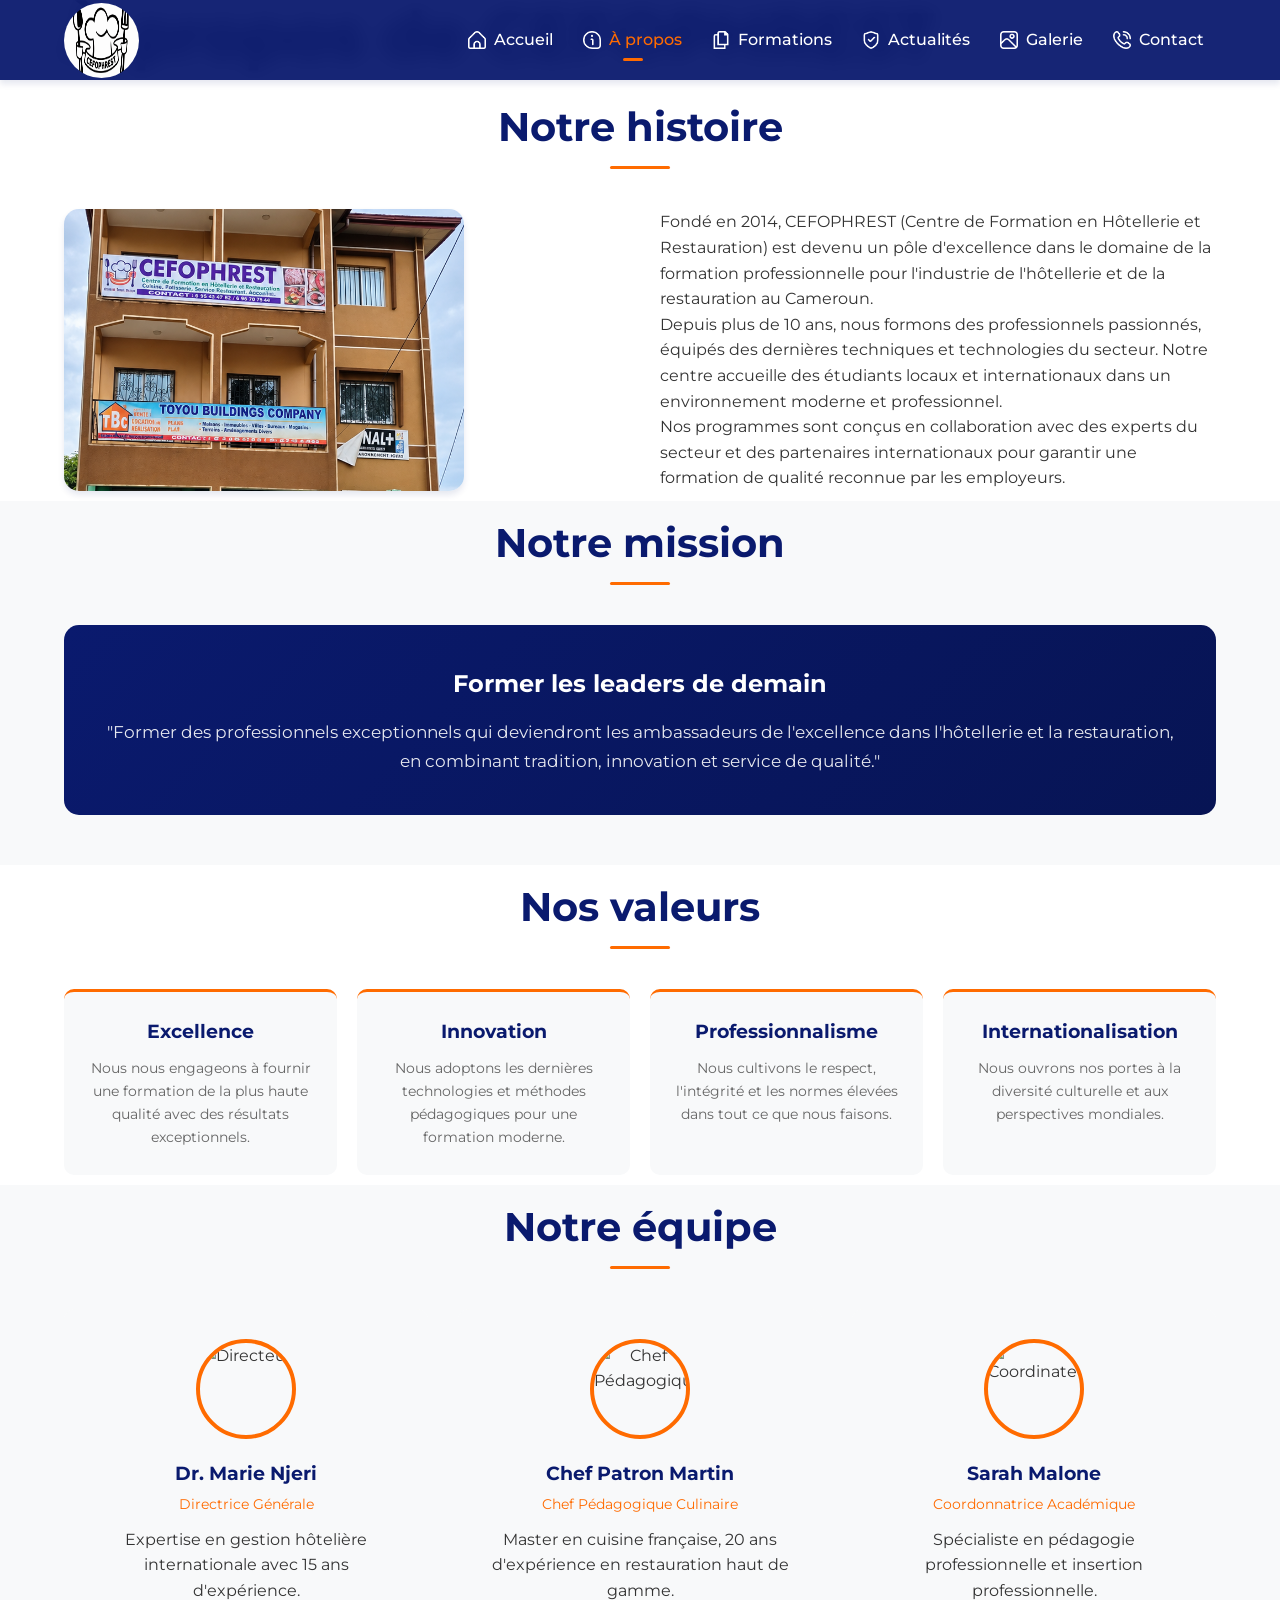
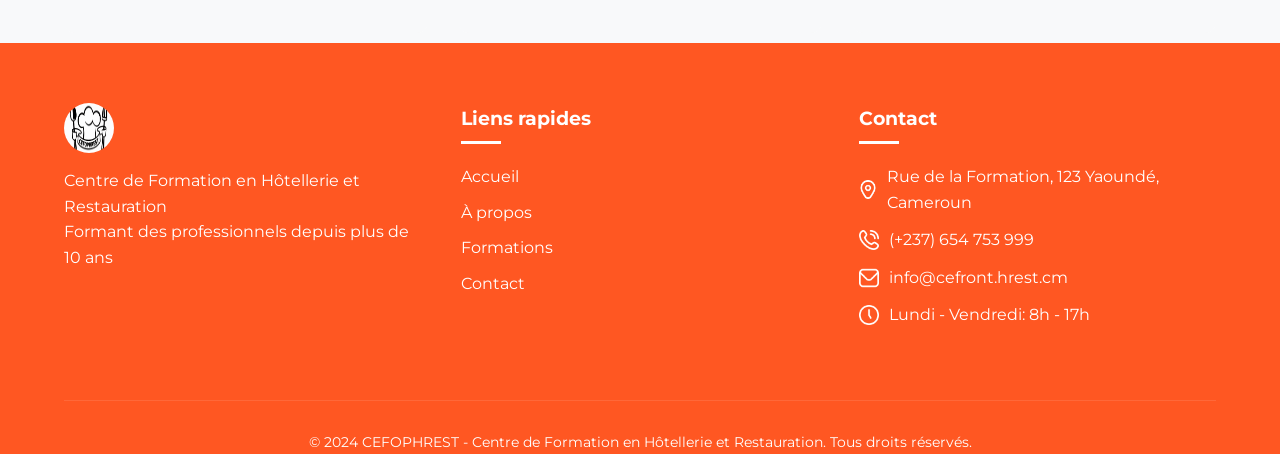
==== about.html @ 4328f016 "28/09/26 21:19" ====
<!DOCTYPE html>
<html lang="fr">
<head>
    <meta charset="UTF-8">
    <meta name="viewport" content="width=device-width, initial-scale=1.0">
    <meta name="theme-color" content="#0a1a6e">
    <meta name="description" content="À propos de CEFOPHREST - Centre de Formation en Hôtellerie et Restauration">
    <link href="https://fonts.googleapis.com/css2?family=Montserrat:wght@300;400;500;600;700&display=swap" rel="stylesheet">
    <link rel="shortcut icon" href="assets/logo3.png" type="image/x-icon">
    <link rel="stylesheet" href="assets/css/style.css">
    <title>À propos - CEFOPHREST</title>
    <style>
        .team-grid {
            display: grid;
            grid-template-columns: repeat(auto-fit, minmax(250px, 1fr));
            gap: 30px;
            margin-top: 40px;
        }
        .team-card {
            background: var(--light-gray);
            border-radius: 12px;
            padding: 30px;
            text-align: center;
            transition: transform 0.3s ease, box-shadow 0.3s ease;
        }
        .team-card:hover {
            transform: translateY(-5px);
            box-shadow: var(--shadow-lg);
        }
        .team-img {
            width: 100px;
            height: 100px;
            border-radius: 50%;
            object-fit: cover;
            margin: 0 auto 20px;
            border: 4px solid var(--secondary-color);
        }
        .team-card h3 {
            color: var(--primary-color);
            margin-bottom: 5px;
        }
        .team-card .team-title {
            color: var(--secondary-color);
            font-size: 0.9rem;
            margin-bottom: 10px;
        }
        .values-grid {
            display: grid;
            grid-template-columns: repeat(auto-fit, minmax(200px, 1fr));
            gap: 20px;
            margin-top: 30px;
        }
        .value-card {
            background: var(--light-gray);
            border-radius: 10px;
            padding: 25px;
            text-align: center;
            border-top: 3px solid var(--secondary-color);
        }
        .value-card h3 {
            color: var(--primary-color);
            margin-bottom: 10px;
        }
        .value-card p {
            color: var(--text-gray);
            font-size: 0.9rem;
        }
        .about-content .section-title {
            color: var(--primary-color);
            font-size: 1.8rem;
            margin-bottom: 20px;
        }
        .about-text {
            max-width: 800px;
            margin: 0 auto;
            text-align: center;
            font-size: 1.1rem;
            line-height: 1.8;
        }
        .mission-box {
            background: linear-gradient(135deg, var(--primary-color), var(--primary-dark));
            color: var(--text-light);
            border-radius: 15px;
            padding: 40px;
            margin: 40px 0;
            text-align: center;
        }
        .mission-box h3 {
            font-size: 1.5rem;
            margin-bottom: 15px;
        }
        .mission-box p {
            font-size: 1.05rem;
            line-height: 1.7;
            opacity: 0.9;
        }
    </style>
</head>
<body>
    <header class="header" id="header">
        <div class="container">
            <div class="logo">
                <img src="assets/logo3.png" alt="CEFOPHREST Logo">
            </div>
            <nav class="nav" id="nav">
                <ul class="nav-menu" id="nav-menu">
                    <li><a href="index.html" class="nav-link"><img src="assets/home.png" alt="Accueil" class="nav-icon"> Accueil</a></li>
                    <li><a href="about.html" class="nav-link active"><img src="assets/about.png" alt="À propos" class="nav-icon"> À propos</a></li>
                    <li><a href="formations.html" class="nav-link"><img src="assets/3917390.png" alt="Formations" class="nav-icon"> Formations</a></li>
                    <li><a href="actualites.html" class="nav-link"><img src="assets/3917625.png" alt="Actualités" class="nav-icon"> Actualités</a></li>
                    <li><a href="galerie.html" class="nav-link"><img src="assets/3917317.png" alt="Galerie" class="nav-icon"> Galerie</a></li>
                    <li><a href="contact.html" class="nav-link"><img src="assets/contact.png" alt="Contact" class="nav-icon"> Contact</a></li>
                </ul>
                <div class="nav-toggle" id="nav-toggle">
                    <span></span>
                    <span></span>
                    <span></span>
                </div>
            </nav>
        </div>
    </header>

    <section class="hero hero-sm">
        <div class="hero-overlay"></div>
        <div class="container">
            <div class="hero-content">
                <h1 class="hero-title">À propos de CEFOPHREST</h1>
            </div>
        </div>
    </section>

    <section class="section">
        <div class="container">
            <div class="section-header">
                <h2 class="section-title">Notre histoire</h2>
            </div>
            <div class="history-grid">
                <div class="history-image">
                    <img src="assets/file_000000009d0c8210b528feb0c02e4a06.png" alt="Notre histoire">
                </div>
                <div>
                    <p>Fondé en 2014, CEFOPHREST (Centre de Formation en Hôtellerie et Restauration) est devenu un pôle d'excellence dans le domaine de la formation professionnelle pour l'industrie de l'hôtellerie et de la restauration au Cameroun.</p>
                    <p>Depuis plus de 10 ans, nous formons des professionnels passionnés, équipés des dernières techniques et technologies du secteur. Notre centre accueille des étudiants locaux et internationaux dans un environnement moderne et professionnel.</p>
                    <p>Nos programmes sont conçus en collaboration avec des experts du secteur et des partenaires internationaux pour garantir une formation de qualité reconnue par les employeurs.</p>
                </div>
            </div>
        </div>
    </section>

    <section class="section section-light">
        <div class="container">
            <div class="section-header">
                <h2 class="section-title">Notre mission</h2>
            </div>
            <div class="mission-box">
                <h3>Former les leaders de demain</h3>
                <p>"Former des professionnels exceptionnels qui deviendront les ambassadeurs de l'excellence dans l'hôtellerie et la restauration, en combinant tradition, innovation et service de qualité."</p>
            </div>
        </div>
    </section>

    <section class="section">
        <div class="container">
            <div class="section-header">
                <h2 class="section-title">Nos valeurs</h2>
            </div>
            <div class="values-grid">
                <div class="value-card">
                    <h3>Excellence</h3>
                    <p>Nous nous engageons à fournir une formation de la plus haute qualité avec des résultats exceptionnels.</p>
                </div>
                <div class="value-card">
                    <h3>Innovation</h3>
                    <p>Nous adoptons les dernières technologies et méthodes pédagogiques pour une formation moderne.</p>
                </div>
                <div class="value-card">
                    <h3>Professionnalisme</h3>
                    <p>Nous cultivons le respect, l'intégrité et les normes élevées dans tout ce que nous faisons.</p>
                </div>
                <div class="value-card">
                    <h3>Internationalisation</h3>
                    <p>Nous ouvrons nos portes à la diversité culturelle et aux perspectives mondiales.</p>
                </div>
            </div>
        </div>
    </section>

    <section class="section section-light">
        <div class="container">
            <div class="section-header">
                <h2 class="section-title">Notre équipe</h2>
            </div>
            <div class="team-grid">
                <div class="team-card">
                    <img src="assets/team1.jpg" alt="Directeur" class="team-img">
                    <h3>Dr. Marie Njeri</h3>
                    <p class="team-title">Directrice Générale</p>
                    <p>Expertise en gestion hôtelière internationale avec 15 ans d'expérience.</p>
                </div>
                <div class="team-card">
                    <img src="assets/team2.jpg" alt="Chef Pédagogique" class="team-img">
                    <h3>Chef Patron Martin</h3>
                    <p class="team-title">Chef Pédagogique Culinaire</p>
                    <p>Master en cuisine française, 20 ans d'expérience en restauration haut de gamme.</p>
                </div>
                <div class="team-card">
                    <img src="assets/team3.jpg" alt="Coordinateur" class="team-img">
                    <h3>Sarah Malone</h3>
                    <p class="team-title">Coordonnatrice Académique</p>
                    <p>Spécialiste en pédagogie professionnelle et insertion professionnelle.</p>
                </div>
            </div>
        </div>
    </section>

    <footer class="footer">
        <div class="container">
            <div class="footer-grid">
                <div class="footer-col">
                    <div class="footer-logo">
                        <img src="assets/logo3.png" alt="CEFOPHREST Logo">
                    </div>
                    <p class="footer-text">Centre de Formation en Hôtellerie et Restauration<br>Formant des professionnels depuis plus de 10 ans</p>
                </div>
                <div class="footer-col">
                    <h4 class="footer-title">Liens rapides</h4>
                    <ul class="footer-menu">
                        <li><a href="index.html">Accueil</a></li>
                        <li><a href="about.html">À propos</a></li>
                        <li><a href="formations.html">Formations</a></li>
                        <li><a href="contact.html">Contact</a></li>
                    </ul>
                </div>
                <div class="footer-col">
                    <h4 class="footer-title">Contact</h4>
                    <ul class="contact-info">
                        <li><span class="contact-icon"><img src="assets/3916880.png" alt="Adresse" class="contact-img"></span> Rue de la Formation, 123 Yaoundé, Cameroun</li>
                        <li><span class="contact-icon"><img src="assets/contact.png" alt="Téléphone" class="contact-img"></span> (+237) 654 753 999</li>
                        <li><span class="contact-icon"><img src="assets/mail.png" alt="Email" class="contact-img"></span> info@cefront.hrest.cm</li>
                        <li><span class="contact-icon"><img src="assets/duree.png" alt="Horaires" class="contact-img"></span> Lundi - Vendredi: 8h - 17h</li>
                    </ul>
                </div>
            </div>
            <div class="footer-bottom">
                <p class="copyright">&copy; 2024 CEFOPHREST - Centre de Formation en Hôtellerie et Restauration. Tous droits réservés.</p>
            </div>
        </div>
    </footer>

    <script src="assets/js/script.js"></script>
</body>
</html>
---- assets/css/style.css ----
/* Reset & Base */
* {
    margin: 0;
    padding: 0;
    box-sizing: border-box;
}

html {
    scroll-behavior: smooth;
    overflow-x: hidden;
}

body {
    font-family: 'Montserrat', sans-serif;
    color: #333;
    line-height: 1.6;
    background-color: #fff;
}

img {
    max-width: 100%;
    display: block;
}

a {
    text-decoration: none;
    color: inherit;
}

ul {
    list-style: none;
}

/* Theme Colors */
:root {
    --primary-color: #0a1a6e;
    --primary-dark: #071454;
    --primary-light: #122bb3;
    --secondary-color: #ff6b00;
    --accent-color: #ff6b00;
    --text-dark: #1a1a2e;
    --text-light: #fff;
    --text-gray: #666;
    --light-gray: #f8f9fa;
    --border-color: #e9ecef;
    --shadow: 0 4px 6px rgba(10, 26, 110, 0.1);
    --shadow-lg: 0 10px 40px rgba(10, 26, 110, 0.15);
}

/* Container */
.container {
    width: 90%;
    max-width: 1200px;
    margin: 0 auto;
}

/* Header */
.header {
    position: fixed;
    top: 0;
    left: 0;
    width: 100%;
    background-color: rgba(10, 26, 110, 0.95);
    backdrop-filter: blur(10px);
    z-index: 1000;
    transition: all 0.4s ease;
    box-shadow: var(--shadow);
}

.header.scrolled {
    background-color: rgba(10, 26, 110, 0.98);
    box-shadow: var(--shadow-lg);
}

.header .container {
    display: flex;
    align-items: center;
    justify-content: space-between;
    height: 80px;
}

/* Logo */
.logo img {
    height: 75px;
    width: 75px;
    border-radius: 50%;
}

.footer-logo img {
    height: 55px;
    width: 55px;
    border-radius: 50%;
}

/* Navigation */
.nav {
    display: flex;
    align-items: center;
}

.nav-menu {
    display: flex;
    align-items: center;
    gap: 6px;
}

.nav-link {
    color: var(--text-light);
    font-weight: 500;
    font-size: 1rem;
    padding: 8px 12px;
    border-radius: 4px;
    transition: all 0.3s ease;
    position: relative;
    display: flex;
    align-items: center;
    gap: 8px;
}

.nav-icon {
    width: 18px;
    height: 18px;
    object-fit: contain;
    filter: invert(1);
}

.nav-link:hover {
    color: var(--secondary-color);
}

.nav-link.active {
    color: var(--secondary-color);
}

.nav-link.active::after {
    content: '';
    position: absolute;
    bottom: 0;
    left: 50%;
    transform: translateX(-50%);
    width: 20px;
    height: 3px;
    background-color: var(--secondary-color);
    border-radius: 3px;
}

/* Mobile Toggle */
.nav-toggle {
    display: none;
    flex-direction: column;
    cursor: pointer;
    gap: 4px;
    width: 35px;
    height: 30px;
    justify-content: center;
}

.nav-toggle span {
    width: 100%;
    height: 3px;
    background-color: var(--text-light);
    border-radius: 3px;
    transition: all 0.3s ease;
}

/* Hero Slider */
.hero-slider {
    position: relative;
    min-height: 100vh;
    margin-top: 80px;
    overflow: hidden;
    background-color: var(--primary-color);
}

.hero-slide {
    position: absolute;
    top: 0;
    left: 0;
    width: 100%;
    height: 100%;
    min-height: 100vh;
    opacity: 0;
    visibility: hidden;
    transition: opacity 0.8s ease;
}

.hero-slide.active {
    opacity: 1;
    visibility: visible;
    position: relative;
}

.hero-container {
    display: grid;
    grid-template-columns: 1fr 1fr;
    gap: 0;
    align-items: center;
    min-height: 100vh;
    padding: 0;
}

.hero-text-col {
    position: relative;
    z-index: 2;
    color: var(--text-light);
    max-width: 600px;
    padding: 60px 40px;
}

.hero-image-col {
    position: relative;
    z-index: 1;
    width: 100%;
    height: 100vh;
    overflow: hidden;
    box-shadow: -10px 0 30px rgba(10, 26, 110, 0.4);
}

.hero-image-col::before {
    content: '';
    position: absolute;
    top: 0;
    left: 0;
    width: 100%;
    height: 100%;
    background: linear-gradient(to right, rgba(10, 26, 110, 0.3), transparent);
    z-index: 1;
}

.hero-image-col img {
    width: 100%;
    height: 100%;
    object-fit: cover;
    object-position: center;
    display: block;
    border-radius: 0;
    box-shadow: none;
    border: none;
    position: absolute;
    top: 0;
    left: 0;
}

.hero-title {
    font-size: 4rem;
    font-weight: 700;
    margin-bottom: 15px;
    line-height: 1.1;
}

.hero-subtitle {
    font-size: 1.5rem;
    font-weight: 300;
    margin-bottom: 20px;
    color: var(--secondary-color);
}

.hero-text {
    font-size: 1.1rem;
    margin-bottom: 30px;
    max-width: 600px;
    opacity: 0.9;
}

.hero-text.highlight-text {
    font-size: 1.3rem;
    font-weight: 500;
    opacity: 1;
    color: #fff;
    line-height: 1.6;
    padding: 20px 30px;
    background: rgb(10 26 110);
    border-left: 3px solid var(--secondary-color);
    border-radius: 0 10px 10px 0;
    max-width: 100%;
}

.hero-btns {
    display: flex !important;
    flex-direction: row !important;
    gap: 15px;
    margin-top: 30px;
    flex-wrap: nowrap;
}

.hero-btns .btn {
    white-space: nowrap;
    min-width: 180px;
    padding: 10px 20px;
    font-size: 0.9rem;
}

/* Hero Navigation */
.hero-nav {
    position: absolute;
    bottom: 30px;
    left: 0;
    right: 0;
    display: flex;
    align-items: center;
    justify-content: center;
    gap: 20px;
    z-index: 50;
}

.hero-nav-btn {
    width: 50px;
    height: 50px;
    border-radius: 50%;
    background: rgba(255, 255, 255, 0.1);
    color: var(--text-light);
    border: 2px solid rgba(255, 255, 255, 0.2);
    font-size: 1.2rem;
    cursor: pointer;
    transition: all 0.3s ease;
    display: flex;
    align-items: center;
    justify-content: center;
    backdrop-filter: blur(10px);
}

.hero-nav-btn:hover {
    background: var(--secondary-color);
    border-color: var(--secondary-color);
    transform: translateY(-3px);
    box-shadow: 0 5px 15px rgba(255, 107, 0, 0.3);
}

.hero-nav-btn img {
    width: 24px;
    height: 24px;
    object-fit: contain;
    filter: brightness(0) invert(1);
    transition: filter 0.3s ease;
}

.hero-nav-btn:hover img {
    filter: brightness(1) invert(0);
}

.hero-nav-dots {
    display: flex;
    gap: 10px;
}

.hero-nav .dot {
    width: 12px;
    height: 12px;
    border-radius: 50%;
    background: rgba(255, 255, 255, 0.3);
    border: 2px solid rgba(255, 255, 255, 0.3);
    cursor: pointer;
    transition: all 0.3s ease;
}

.hero-nav .dot.active,
.hero-nav .dot:hover {
    background: var(--secondary-color);
    border-color: var(--secondary-color);
    transform: scale(1.2);
}

/* Stats Section */
.stats {
    padding: 0 0;
    width: 100%;
    position: relative;
}

.stats-full-width {
    width: 100vw;
    position: relative;
    left: 50%;
    right: 50%;
    margin-left: -50vw;
    margin-right: -50vw;
    background: transparent;
}

.stats-grid {
    display: flex;
    justify-content: space-between;
    align-items: center;
    text-align: center;
    background-color: #ff6b00;
    border-radius: 0;
    padding: 20px;
    width: 100vw;
    position: relative;
    left: 50%;
    right: 50%;
    margin-left: -50vw;
    margin-right: -50vw;
}

.stat-item {
    display: flex;
    flex-direction: column;
    align-items: center;
    flex: 1;
    padding: 20px;
}

.stat-item:not(:last-child) {
    border-right: 2px solid rgba(255, 255, 255, 0.5);
}

.stat-number {
    font-size: 2.5rem;
    font-weight: 700;
    color: var(--text-light);
}

.stat-label {
    font-size: 0.9rem;
    color: rgba(255, 255, 255, 0.8);
    margin-top: 5px;
}

/* Quick Action Section */
.quick-action {
    padding: 30px 0;
    background-color: var(--text-light);
}

.quick-action-grid {
    display: grid;
    grid-template-columns: 1fr 1fr;
    gap: 20px;
}

.quick-action-item {
    background-color: var(--primary-color);
    color: var(--text-light);
    border-radius: 10px;
    padding: 25px;
    text-align: center;
    transition: all 0.3s ease;
    display: block;
}

.quick-action-item:hover {
    transform: translateY(-5px);
    box-shadow: var(--shadow-lg);
    background-color: var(--primary-dark);
}

.quick-action-content h3 {
    font-size: 1.3rem;
    font-weight: 600;
    margin: 0;
}

/* Sections */
.section {
    padding: 10px 0;
}

.section.section-light {
    background-color: var(--light-gray);
}

.section-header {
    text-align: center;
    margin-bottom: 50px;
}

.section-title {
    font-size: 2.5rem;
    font-weight: 700;
    color: var(--primary-color);
    margin-bottom: 15px;
    position: relative;
}

.section-title::after {
    content: '';
    position: absolute;
    bottom: -10px;
    left: 50%;
    transform: translateX(-50%);
    width: 60px;
    height: 3px;
    background-color: var(--secondary-color);
    border-radius: 3px;
}

.section-subtitle {
    font-size: 1.1rem;
    color: var(--text-gray);
    max-width: 600px;
    margin: 0 auto;
}

/* Buttons */
.btn {
    display: inline-block;
    padding: 14px 30px;
    border-radius: 30px;
    font-weight: 600;
    font-size: 1rem;
    transition: all 0.3s ease;
    border: none;
    cursor: pointer;
    text-transform: uppercase;
    letter-spacing: 1px;
    text-align: center;
}

.btn-primary {
    background-color: var(--primary-color);
    color: var(--text-light);
    border: 2px solid var(--primary-color);
}

.btn-primary:hover {
    background-color: transparent;
    color: #ff6b00;
    transform: translateY(-2px);
    box-shadow: var(--shadow);
}

.btn-secondary {
    background-color: var(--secondary-color);
    color: var(--text-light);
    border: 2px solid var(--secondary-color);
}

.btn-secondary:hover {
    background-color: #0a1a6e;
    color: #fff;
    transform: translateY(-2px);
    box-shadow: var(--shadow);
    border: none;
}

.btn-lg {
    padding: 18px 40px;
    font-size: 1.2rem;
}

.section-center {
    text-align: center;
    margin-top: 40px;
}

/* About Section */
.history-grid {
    display: grid;
    grid-template-columns: 1fr 1fr;
    gap: 40px;
    align-items: stretch;
}

.history-image {
    position: relative;
    min-height: 0;
}

.history-image img {
    position: absolute;
    inset: 0;
    width: 100%;
    max-width: 400px;
    height: 100%;
    object-fit: cover;
    border-radius: 15px;
    box-shadow: var(--shadow);
}

.about-grid {
    display: grid;
    grid-template-columns: 1fr 1.2fr;
    gap: 50px;
    align-items: center;
}

.about-img img {
    border-radius: 15px;
    box-shadow: var(--shadow-lg);
}

.about-content p {
    margin-bottom: 20px;
    color: var(--text-gray);
}

.about-features {
    margin-top: 30px;
    display: grid;
    grid-template-columns: repeat(3, 1fr);
    gap: 20px;
}

.feature {
    display: flex;
    flex-direction: column;
    align-items: center;
    text-align: center;
}

.feature-icon {
    font-size: 3rem;
    margin-bottom: 15px;
    display: flex;
    align-items: center;
    justify-content: center;
}

.feature-icon img.feature-img {
    width: 50px;
    height: 50px;
    object-fit: contain;
    filter: invert(45%) sepia(98%) saturate(4000%) hue-rotate(5deg) brightness(102%) contrast(105%);
}

.feature-text h3 {
    font-size: 1.1rem;
    margin-bottom: 5px;
    color: var(--primary-color);
}

.feature-text p {
    font-size: 0.9rem;
    color: var(--text-gray);
}

/* Programs Section */
.programs-grid {
    display: grid;
    grid-template-columns: repeat(3, 1fr);
    gap: 30px;
}

.program-card {
    background-color: var(--text-light);
    border-radius: 15px;
    overflow: hidden;
    box-shadow: var(--shadow);
    transition: transform 0.3s ease, box-shadow 0.3s ease;
    display: flex;
    flex-direction: column;
}

.program-card {
    background-color: var(--text-light);
    border-radius: 15px;
    overflow: hidden;
    box-shadow: var(--shadow);
    transition: transform 0.3s ease, box-shadow 0.3s ease;
}

.program-card:hover {
    transform: translateY(-10px);
    box-shadow: var(--shadow-lg);
}

.program-img {
    width: 100%;
    height: 260px;
    overflow: hidden;
}

.program-img img {
    width: 100%;
    height: 100%;
    object-fit: cover;
    object-position: center;
}

.program-content {
    padding: 25px;
    flex: 1;
    display: flex;
    flex-direction: column;
}

.program-content h3 {
    color: var(--primary-color);
    margin-bottom: 10px;
    font-size: 1.3rem;
    text-align: center;
}

.program-content p {
    color: var(--text-gray);
    margin-bottom: 15px;
    font-size: 0.95rem;
    min-height: 75px;
}

.program-meta {
    display: flex;
    justify-content: space-between;
    padding-top: 15px;
    border-top: 1px solid var(--border-color);
    margin-top: auto;
}

.duration,
.level {
    font-size: 0.9rem;
    color: var(--text-gray);
    font-weight: 500;
}

.duration::before {
    content: "";
    display: inline-block;
    width: 16px;
    height: 16px;
    background-image: url('../duree.png');
    background-size: contain;
    background-repeat: no-repeat;
    margin-right: 5px;
    vertical-align: middle;
    filter: invert(33%) sepia(95%) saturate(500%) hue-rotate(330deg) brightness(100%) contrast(100%);
}

.level::before {
    content: "";
    display: inline-block;
    width: 16px;
    height: 16px;
    background-image: url('../3917625.png');
    background-size: contain;
    background-repeat: no-repeat;
    margin-right: 5px;
    vertical-align: middle;
    filter: invert(33%) sepia(95%) saturate(500%) hue-rotate(330deg) brightness(100%) contrast(100%);
}

.level.checkmark::before {
    content: "✓ ";
    color: var(--secondary-color);
    margin-right: 5px;
    font-weight: bold;
}

/* Testimonials */
.testimonials-grid {
    display: grid;
    grid-template-columns: repeat(4, 1fr);
    gap: 30px;
    margin-top: 40px;
}

.testimonial-card {
    background-color: var(--text-light);
    border-radius: 15px;
    overflow: hidden;
    box-shadow: var(--shadow);
    transition: transform 0.3s ease, box-shadow 0.3s ease;
    display: flex;
    flex-direction: column;
}

.testimonial-card:hover {
    transform: translateY(-10px);
    box-shadow: var(--shadow-lg);
}

.testimonial-img {
    width: 100%;
    height: 150px;
    overflow: hidden;
    display: flex;
    align-items: center;
    justify-content: center;
}

.testimonial-img img {
    width: 100%;
    height: 100%;
    object-fit: cover;
    object-position: center;
}

.testimonial-avatar {
    width: 80px;
    height: 80px;
    border-radius: 50%;
    background: linear-gradient(135deg, var(--primary-color), var(--secondary-color));
    color: var(--text-light);
    font-size: 2rem;
    font-weight: 700;
    display: flex;
    align-items: center;
    justify-content: center;
}

.testimonial-text {
    /* padding: 20px; */
    padding: 0 10px 0 10px;
    flex: 1;
}

.testimonial-text p {
    font-style: italic;
    color: #373773;
    font-size: 0.95rem;
    line-height: 1.5;
    margin-bottom: 0;
}

.testimonial-author {
    padding: 20px;
    border-top: 1px solid var(--border-color);
}

.author-name {
    font-weight: 700;
    color: var(--primary-color);
    display: block;
    margin-bottom: 5px;
}

.author-title {
    font-size: 0.85rem;
    color: var(--text-gray);
}

/* Testimonials Slider (kept for potential future use) */
.testimonials-slider {
    position: relative;
}

.testimonial {
    display: none;
    animation: fadeIn 0.5s ease;
}

.testimonial.active {
    display: block;
}

@keyframes fadeIn {
    from { opacity: 0; }
    to { opacity: 1; }
}

.testimonial-content {
    background-color: var(--text-light);
    padding: 40px;
    border-radius: 15px;
    box-shadow: var(--shadow);
    text-align: center;
    max-width: 800px;
    margin: 0 auto;
}

.testimonial-content p {
    font-size: 1.2rem;
    font-style: italic;
    color: var(--text-gray);
    margin-bottom: 25px;
}

.testimonial-author {
    display: flex;
    align-items: center;
    justify-content: center;
    gap: 15px;
}

.author-name {
    font-weight: 700;
    color: #ff6b00;
}

.author-title {
    font-size: 0.9rem;
    color: #000;
}

.testimonials-nav {
    display: flex;
    justify-content: center;
    gap: 15px;
    margin-top: 30px;
}

.nav-dot {
    width: 15px;
    height: 15px;
    border-radius: 50%;
    background-color: var(--border-color);
    cursor: pointer;
    transition: all 0.3s ease;
}

.nav-dot.active,
.nav-dot:hover {
    background-color: var(--primary-color);
}

/* News Section */
.news-grid {
    display: grid;
    grid-template-columns: repeat(3, 1fr);
    gap: 30px;
}

.news-card {
    background-color: var(--text-light);
    border-radius: 15px;
    overflow: hidden;
    box-shadow: var(--shadow);
    transition: transform 0.3s ease;
}

.news-card:hover {
    transform: translateY(-10px);
}

.news-img {
    width: 100%;
    height: 200px;
    overflow: hidden;
}

.news-img img {
    width: 100%;
    height: 100%;
    object-fit: cover;
    object-position: center;
}

.news-content {
    padding: 25px;
}

.news-date {
    font-size: 0.85rem;
    color: var(--secondary-color);
    font-weight: 600;
    margin-bottom: 10px;
}

.news-content h3 {
    color: var(--primary-color);
    margin-bottom: 10px;
}

.news-content p {
    color: var(--text-gray);
    font-size: 0.95rem;
}

/* CTA Section */
.cta {
    background: linear-gradient(var(--primary-color), var(--primary-dark));
    color: var(--text-light);
}

.cta .container {
    padding: 20px 0;
}

.cta-split {
    display: grid;
    grid-template-columns: 1fr 1fr;
    gap: 40px;
    align-items: center;
}

.cta-map {
    display: flex;
    justify-content: center;
    align-items: center;
}

.map-container {
    width: 100%;
    max-width: 500px;
    box-shadow: var(--shadow-lg);
    border-radius: 15px;
    overflow: hidden;
}

.cta-text {
    display: flex;
    flex-direction: column;
    align-items: flex-start;
    text-align: left;
}

.cta-text h2 {
    font-size: 2.5rem;
    margin-bottom: 15px;
}

.cta-text p {
    font-size: 1.1rem;
    max-width: 700px;
    margin: 0 auto 30px;
    opacity: 0.9;
}

/* Footer */
.footer {
    background-color: #ff5722;
    color: var(--text-light);
}

.footer-grid {
    display: grid;
    grid-template-columns: repeat(3, 1fr);
    gap: 40px;
    padding: 60px 0 30px;
}

.footer-logo img {
    height: 50px;
    width: 50px;
    border-radius: 50%;
}

.footer-text {
    color: #fff;
    margin-top: 15px;
}

.footer-title {
    color: #fff;
    margin-bottom: 20px;
    font-size: 1.2rem;
    position: relative;
    padding-bottom: 10px;
}

.footer-title::after {
    content: '';
    position: absolute;
    bottom: 0;
    left: 0;
    width: 40px;
    height: 3px;
    background-color: #fff;
}

.footer-menu li {
    margin-bottom: 10px;
}

.footer-menu a {
    color: #fff;
    transition: color 0.3s ease;
}

.footer-menu a:hover {
    color: var(--secondary-color);
}

.contact-info li {
    margin-bottom: 12px;
    display: flex;
    align-items: center;
    gap: 10px;
    color: #fff;
}

.contact-icon {
    color: var(--secondary-color);
    font-size: 1.1rem;
    display: inline-flex;
    align-items: center;
}

.contact-img {
    width: 20px;
    height: 20px;
    object-fit: contain;
    filter: invert(0%) sepia(95%) saturate(3000%) hue-rotate(20deg) brightness(85%) contrast(90%);
}

.footer .contact-img {
    filter: invert(1);
}

.footer-bottom {
    text-align: center;
    padding-top: 30px;
    border-top: 1px solid rgba(255, 255, 255, 0.1);
    margin-top: 30px;
}

.copyright {
    color: #fff;
    font-size: 0.9rem;
}

/* Responsive Design */
@media (max-width: 1024px) {
    .hero-title {
        font-size: 3rem;
    }

    .hero-btns {
        flex-direction: column;
    }

    .about-grid {
        grid-template-columns: 1fr;
    }

    .about-features {
        grid-template-columns: 1fr 1fr;
    }

    .programs-grid,
    .news-grid {
        grid-template-columns: 1fr 1fr;
    }

    .stats-grid {
        grid-template-columns: repeat(2, 1fr);
    }

    .footer-grid {
        grid-template-columns: 1fr 1fr;
    }
}

@media (max-width: 768px) {
    .container {
        width: 95%;
    }

    .header .container {
        height: 70px;
    }

    .nav-menu {
        position: fixed;
        top: 0;
        right: -100%;
        height: 100vh;
        width: 70%;
        max-width: 300px;
        background-color: var(--primary-color);
        flex-direction: column;
        padding-top: 80px;
        gap: 0;
        transition: all 0.4s ease;
        z-index: 1000;
    }

    .nav-menu.active {
        right: 0;
    }

    .nav-menu li {
        margin: 0;
        border-bottom: 1px solid rgba(255, 255, 255, 0.1);
    }

    .nav-link {
        display: block;
        padding: 15px 25px;
        color: var(--text-light);
    }

    .nav-link.active::after {
        display: none;
    }

    .nav-toggle {
        display: flex;
    }

    .hero-title {
        font-size: 2.5rem;
    }

    .hero-container {
        grid-template-columns: 1fr;
        gap: 30px;
        min-height: auto;
        padding: 20px 0;
    }

    .hero-image-col {
        display: none;
    }

    .hero-text-col {
        max-width: 100%;
    }

    .hero-text {
        max-width: 100%;
    }

    .hero-nav {
        position: fixed;
        bottom: 20px;
    }

    .hero-nav-btn {
        width: 40px;
        height: 40px;
    }

    .about-features {
        grid-template-columns: 1fr;
    }

    .history-grid {
        grid-template-columns: 1fr;
        gap: 24px;
    }

    .history-image {
        height: 280px;
    }

    .programs-grid,
    .news-grid {
        grid-template-columns: 1fr;
    }

    .stats-grid {
        grid-template-columns: 1fr 1fr;
    }

    .hero-overlay {
        display: none;
    }

    .cta-split {
        grid-template-columns: 1fr;
        gap: 30px;
        text-align: center;
    }

    .cta-text {
        align-items: center;
    }

    .footer-grid {
        grid-template-columns: 1fr;
    }
}

@media (max-width: 480px) {
    .hero-title {
        font-size: 2rem;
    }

    .hero-subtitle {
        font-size: 1.2rem;
    }

    .stats-grid {
        grid-template-columns: 1fr;
    }

    .section-title {
        font-size: 2rem;
    }
}
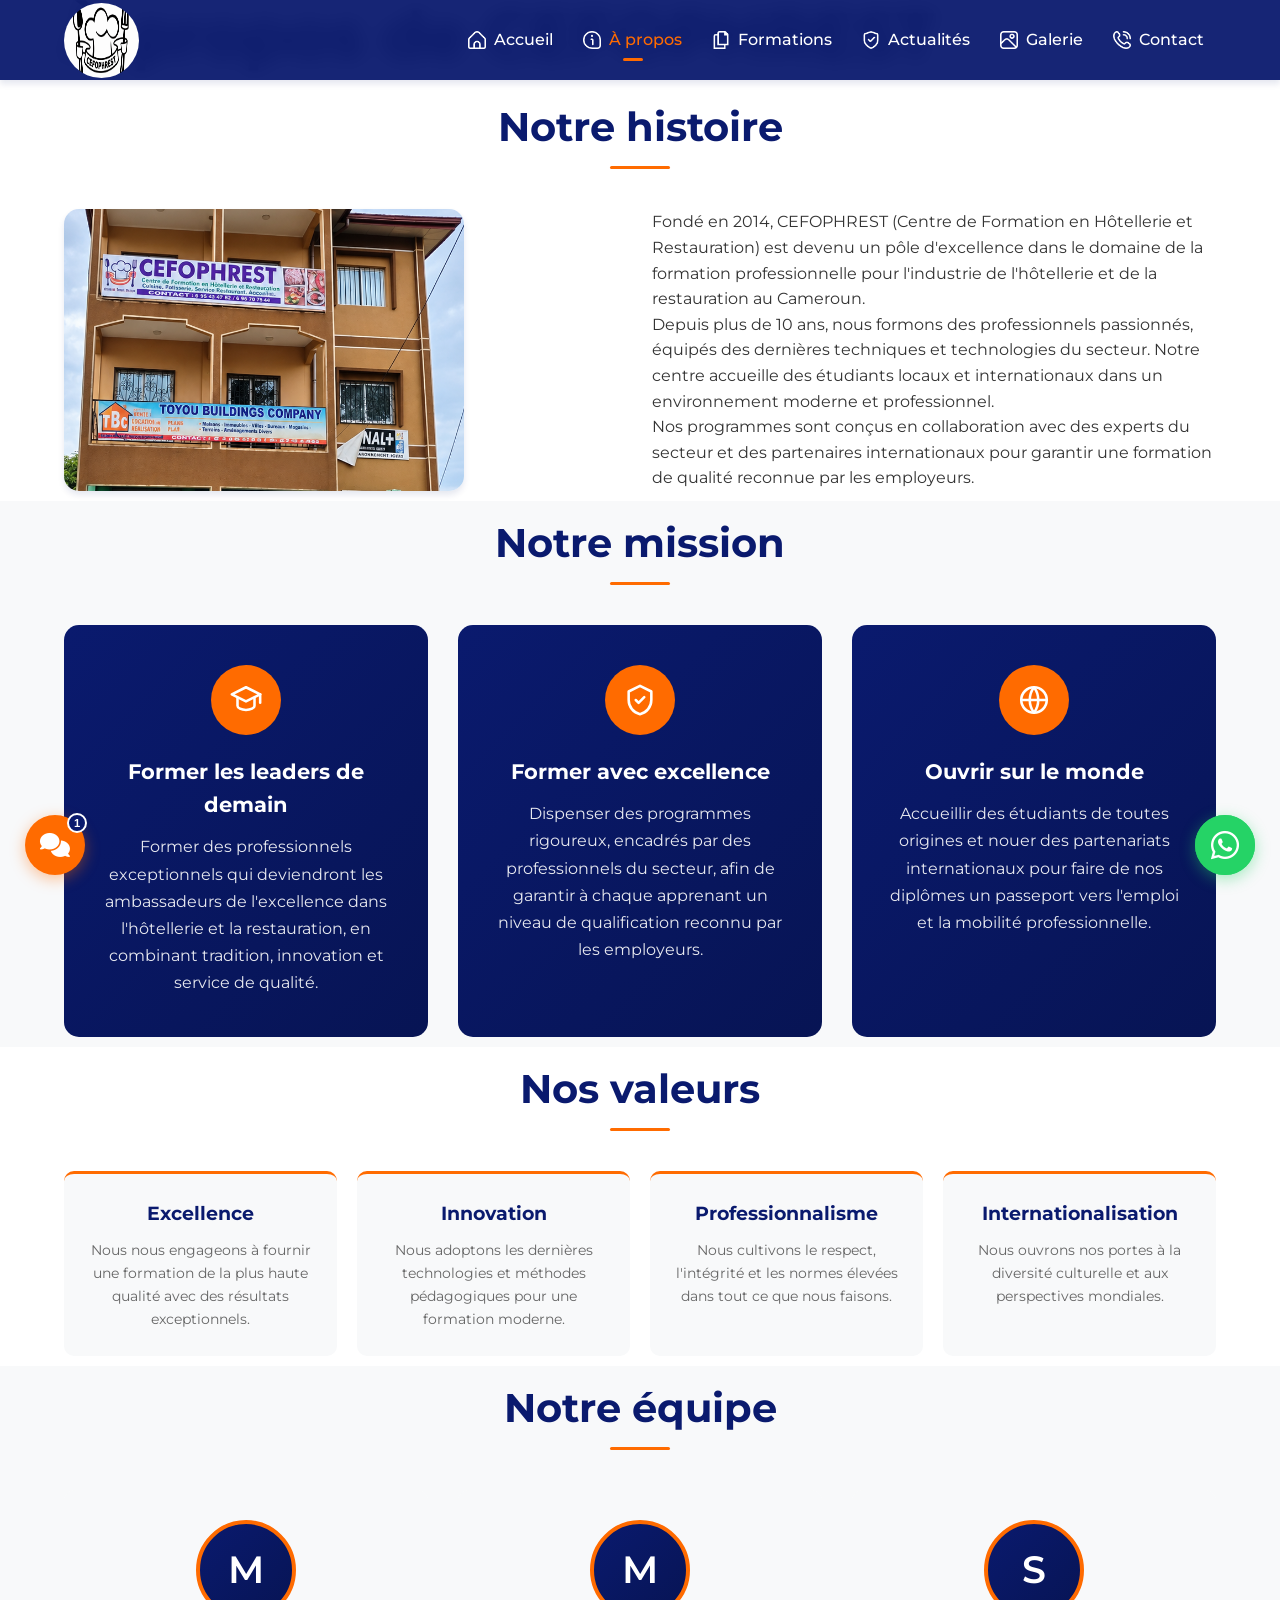
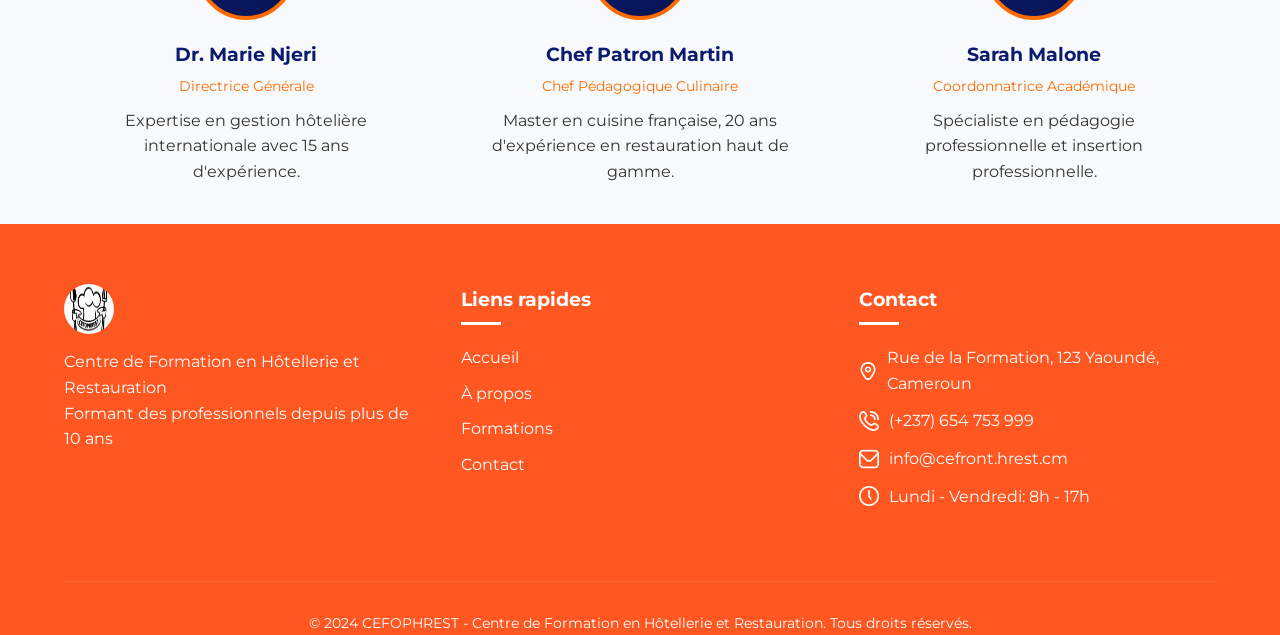
==== commit ac9eff65: "28/09/26 22:40" ====
--- a/about.html
+++ b/about.html
@@ -7,7 +7,8 @@
     <meta name="description" content="À propos de CEFOPHREST - Centre de Formation en Hôtellerie et Restauration">
     <link href="https://fonts.googleapis.com/css2?family=Montserrat:wght@300;400;500;600;700&display=swap" rel="stylesheet">
     <link rel="shortcut icon" href="assets/logo3.png" type="image/x-icon">
-    <link rel="stylesheet" href="assets/css/style.css">
+    <link rel="stylesheet" href="assets/font-awesome/css/all.min.css">
+<link rel="stylesheet" href="assets/css/style.css">
     <title>À propos - CEFOPHREST</title>
     <style>
         .team-grid {
@@ -35,6 +36,23 @@
             margin: 0 auto 20px;
             border: 4px solid var(--secondary-color);
         }
+        .team-initial {
+            width: 100px;
+            height: 100px;
+            border-radius: 50%;
+            margin: 0 auto 20px;
+            border: 4px solid var(--secondary-color);
+            background: linear-gradient(135deg, var(--primary-color), var(--primary-dark));
+            color: var(--text-light);
+            font-size: 2.4rem;
+            font-weight: 600;
+            line-height: 1;
+            display: flex;
+            align-items: center;
+            justify-content: center;
+            text-transform: uppercase;
+            user-select: none;
+        }
         .team-card h3 {
             color: var(--primary-color);
             margin-bottom: 5px;
@@ -77,20 +95,53 @@
             font-size: 1.1rem;
             line-height: 1.8;
         }
-        .mission-box {
+        .mission-grid {
+            display: grid;
+            grid-template-columns: repeat(auto-fit, minmax(280px, 1fr));
+            gap: 30px;
+            margin-top: 40px;
+        }
+        .mission-card {
             background: linear-gradient(135deg, var(--primary-color), var(--primary-dark));
             color: var(--text-light);
             border-radius: 15px;
-            padding: 40px;
-            margin: 40px 0;
+            padding: 40px 30px;
             text-align: center;
-        }
-        .mission-box h3 {
-            font-size: 1.5rem;
-            margin-bottom: 15px;
-        }
-        .mission-box p {
-            font-size: 1.05rem;
+            display: flex;
+            flex-direction: column;
+            align-items: center;
+            transition: transform 0.3s ease, box-shadow 0.3s ease;
+        }
+        .mission-card:hover {
+            transform: translateY(-8px);
+            box-shadow: var(--shadow-lg);
+        }
+        .mission-icon {
+            width: 70px;
+            height: 70px;
+            border-radius: 50%;
+            background: var(--secondary-color);
+            display: flex;
+            align-items: center;
+            justify-content: center;
+            margin-bottom: 20px;
+            flex-shrink: 0;
+        }
+        .mission-icon svg {
+            width: 34px;
+            height: 34px;
+            stroke: var(--text-light);
+            fill: none;
+            stroke-width: 1.8;
+            stroke-linecap: round;
+            stroke-linejoin: round;
+        }
+        .mission-card h3 {
+            font-size: 1.3rem;
+            margin-bottom: 12px;
+        }
+        .mission-card p {
+            font-size: 1rem;
             line-height: 1.7;
             opacity: 0.9;
         }
@@ -152,9 +203,28 @@
             <div class="section-header">
                 <h2 class="section-title">Notre mission</h2>
             </div>
-            <div class="mission-box">
-                <h3>Former les leaders de demain</h3>
-                <p>"Former des professionnels exceptionnels qui deviendront les ambassadeurs de l'excellence dans l'hôtellerie et la restauration, en combinant tradition, innovation et service de qualité."</p>
+            <div class="mission-grid">
+                <div class="mission-card">
+                    <div class="mission-icon">
+                        <svg viewBox="0 0 24 24"><path d="M12 3 2 8l10 5 10-5-10-5Z"/><path d="M6 10.5V16c0 1.7 2.7 3 6 3s6-1.3 6-3v-5.5"/><path d="M22 8v6"/></svg>
+                    </div>
+                    <h3>Former les leaders de demain</h3>
+                    <p>Former des professionnels exceptionnels qui deviendront les ambassadeurs de l'excellence dans l'hôtellerie et la restauration, en combinant tradition, innovation et service de qualité.</p>
+                </div>
+                <div class="mission-card">
+                    <div class="mission-icon">
+                        <svg viewBox="0 0 24 24"><path d="M12 2 4 6v6c0 5 3.4 8.9 8 10 4.6-1.1 8-5 8-10V6l-8-4Z"/><path d="m9 12 2 2 4-4"/></svg>
+                    </div>
+                    <h3>Former avec excellence</h3>
+                    <p>Dispenser des programmes rigoureux, encadrés par des professionnels du secteur, afin de garantir à chaque apprenant un niveau de qualification reconnu par les employeurs.</p>
+                </div>
+                <div class="mission-card">
+                    <div class="mission-icon">
+                        <svg viewBox="0 0 24 24"><circle cx="12" cy="12" r="9"/><path d="M3 12h18"/><path d="M12 3a15 15 0 0 1 0 18 15 15 0 0 1 0-18Z"/></svg>
+                    </div>
+                    <h3>Ouvrir sur le monde</h3>
+                    <p>Accueillir des étudiants de toutes origines et nouer des partenariats internationaux pour faire de nos diplômes un passeport vers l'emploi et la mobilité professionnelle.</p>
+                </div>
             </div>
         </div>
     </section>
@@ -192,19 +262,19 @@
             </div>
             <div class="team-grid">
                 <div class="team-card">
-                    <img src="assets/team1.jpg" alt="Directeur" class="team-img">
+                    <div class="team-initial" aria-hidden="true">M</div>
                     <h3>Dr. Marie Njeri</h3>
                     <p class="team-title">Directrice Générale</p>
                     <p>Expertise en gestion hôtelière internationale avec 15 ans d'expérience.</p>
                 </div>
                 <div class="team-card">
-                    <img src="assets/team2.jpg" alt="Chef Pédagogique" class="team-img">
+                    <div class="team-initial" aria-hidden="true">M</div>
                     <h3>Chef Patron Martin</h3>
                     <p class="team-title">Chef Pédagogique Culinaire</p>
                     <p>Master en cuisine française, 20 ans d'expérience en restauration haut de gamme.</p>
                 </div>
                 <div class="team-card">
-                    <img src="assets/team3.jpg" alt="Coordinateur" class="team-img">
+                    <div class="team-initial" aria-hidden="true">S</div>
                     <h3>Sarah Malone</h3>
                     <p class="team-title">Coordonnatrice Académique</p>
                     <p>Spécialiste en pédagogie professionnelle et insertion professionnelle.</p>
@@ -248,5 +318,8 @@
     </footer>
 
     <script src="assets/js/script.js"></script>
+
+    <script src="assets/js/floating-widgets.js"></script>
+    <script src="assets/js/chatbot.js"></script>
 </body>
 </html>
--- a/assets/css/style.css
+++ b/assets/css/style.css
@@ -548,7 +548,7 @@
 .history-grid {
     display: grid;
     grid-template-columns: 1fr 1fr;
-    gap: 40px;
+    gap: 24px;
     align-items: stretch;
 }
 
@@ -1259,4 +1259,480 @@
     .section-title {
         font-size: 2rem;
     }
+}
+
+/* Floating WhatsApp Button */
+.whatsapp-float {
+    position: fixed;
+    right: 25px;
+    bottom: 25px;
+    width: 60px;
+    height: 60px;
+    background: #25d366;
+    color: #fff;
+    border-radius: 50%;
+    display: flex;
+    align-items: center;
+    justify-content: center;
+    font-size: 32px;
+    box-shadow: 0 4px 15px rgba(37, 211, 102, 0.4);
+    z-index: 1000;
+    transition: transform 0.3s ease, box-shadow 0.3s ease;
+}
+
+.whatsapp-float:hover {
+    transform: scale(1.1);
+    box-shadow: 0 6px 20px rgba(37, 211, 102, 0.6);
+}
+
+.whatsapp-float::before {
+    content: '';
+    position: absolute;
+    inset: 0;
+    border-radius: 50%;
+    border: 2px solid #25d366;
+    animation: whatsapp-pulse 2s infinite;
+}
+
+@keyframes whatsapp-pulse {
+    0% {
+        transform: scale(1);
+        opacity: 0.7;
+    }
+    100% {
+        transform: scale(1.6);
+        opacity: 0;
+    }
+}
+
+.whatsapp-tooltip {
+    position: absolute;
+    right: calc(100% + 12px);
+    top: 50%;
+    transform: translateY(-50%);
+    background: var(--text-dark);
+    color: var(--text-light);
+    padding: 8px 14px;
+    border-radius: 6px;
+    font-size: 0.85rem;
+    white-space: nowrap;
+    opacity: 0;
+    pointer-events: none;
+    transition: opacity 0.3s ease;
+}
+
+.whatsapp-float:hover .whatsapp-tooltip {
+    opacity: 1;
+}
+
+@media (max-width: 480px) {
+    .whatsapp-float {
+        width: 52px;
+        height: 52px;
+        font-size: 28px;
+        right: 16px;
+        bottom: 16px;
+    }
+
+    .whatsapp-tooltip {
+        display: none;
+    }
+}
+
+/* Chatbot flottant */
+.chatbot-toggle {
+    position: fixed;
+    left: 25px;
+    bottom: 25px;
+    width: 60px;
+    height: 60px;
+    background: var(--secondary-color);
+    color: var(--text-light);
+    border: none;
+    border-radius: 50%;
+    font-size: 24px;
+    cursor: pointer;
+    display: flex;
+    align-items: center;
+    justify-content: center;
+    box-shadow: 0 4px 15px rgba(255, 107, 0, 0.4);
+    z-index: 1001;
+    transition: transform 0.3s ease, background 0.3s ease;
+}
+
+.chatbot-toggle:hover {
+    transform: scale(1.1);
+    background: #e66100;
+}
+
+.chatbot-toggle .icon-close {
+    display: none;
+}
+
+.chatbot-toggle.is-open .icon-close {
+    display: block;
+}
+
+.chatbot-toggle.is-open .icon-open {
+    display: none;
+}
+
+.chatbot-badge {
+    position: absolute;
+    top: -2px;
+    right: -2px;
+    background: var(--primary-color);
+    color: var(--text-light);
+    font-size: 0.7rem;
+    font-weight: 600;
+    width: 20px;
+    height: 20px;
+    border-radius: 50%;
+    display: flex;
+    align-items: center;
+    justify-content: center;
+    border: 2px solid var(--text-light);
+}
+
+.chatbot-toggle.is-open .chatbot-badge {
+    display: none;
+}
+
+.chatbot-window {
+    position: fixed;
+    left: 25px;
+    bottom: 100px;
+    width: 350px;
+    max-width: calc(100vw - 40px);
+    height: 500px;
+    max-height: calc(100vh - 140px);
+    background: var(--text-light);
+    border-radius: 15px;
+    box-shadow: var(--shadow-lg);
+    display: none;
+    flex-direction: column;
+    overflow: hidden;
+    z-index: 1001;
+}
+
+.chatbot-window.is-open {
+    display: flex;
+    animation: chatbot-slide 0.3s ease;
+}
+
+@keyframes chatbot-slide {
+    from {
+        opacity: 0;
+        transform: translateY(20px);
+    }
+    to {
+        opacity: 1;
+        transform: translateY(0);
+    }
+}
+
+.chatbot-header {
+    background: linear-gradient(135deg, var(--secondary-color), #cc5500);
+    color: var(--text-light);
+    padding: 15px 20px;
+    display: flex;
+    align-items: center;
+    gap: 12px;
+}
+
+.chatbot-avatar {
+    width: 40px;
+    height: 40px;
+    border-radius: 50%;
+    background: var(--text-light);
+    color: var(--secondary-color);
+    display: flex;
+    align-items: center;
+    justify-content: center;
+    font-size: 18px;
+    flex-shrink: 0;
+}
+
+.chatbot-header-info {
+    flex: 1;
+}
+
+.chatbot-header-info strong {
+    display: block;
+    font-size: 1rem;
+}
+
+.chatbot-status {
+    font-size: 0.75rem;
+    opacity: 0.85;
+    display: flex;
+    align-items: center;
+    gap: 5px;
+}
+
+.chatbot-status::before {
+    content: '';
+    width: 7px;
+    height: 7px;
+    border-radius: 50%;
+    background: #4ade80;
+}
+
+.chatbot-close {
+    background: transparent;
+    border: none;
+    color: var(--text-light);
+    font-size: 18px;
+    cursor: pointer;
+    padding: 5px;
+    line-height: 1;
+}
+
+.chatbot-body {
+    flex: 1;
+    overflow-y: auto;
+    padding: 20px;
+    background: var(--light-gray);
+    display: flex;
+    flex-direction: column;
+    gap: 12px;
+}
+
+.chatbot-msg {
+    max-width: 85%;
+    padding: 12px 15px;
+    border-radius: 15px;
+    font-size: 0.9rem;
+    line-height: 1.6;
+    white-space: pre-line;
+}
+
+.chatbot-msg.bot {
+    background: var(--text-light);
+    color: var(--text-dark);
+    align-self: flex-start;
+    border-bottom-left-radius: 4px;
+    box-shadow: var(--shadow);
+}
+
+.chatbot-msg.bot a {
+    color: var(--secondary-color);
+    font-weight: 600;
+    text-decoration: underline;
+}
+
+.chatbot-msg.user {
+    background: var(--secondary-color);
+    color: var(--text-light);
+    align-self: flex-end;
+    border-bottom-right-radius: 4px;
+}
+
+.chatbot-msg.typing span {
+    display: inline-block;
+    width: 7px;
+    height: 7px;
+    border-radius: 50%;
+    background: var(--text-gray);
+    margin: 0 2px;
+    animation: chatbot-typing 1.2s infinite;
+}
+
+.chatbot-msg.typing span:nth-child(2) {
+    animation-delay: 0.2s;
+}
+
+.chatbot-msg.typing span:nth-child(3) {
+    animation-delay: 0.4s;
+}
+
+@keyframes chatbot-typing {
+    0%, 60%, 100% {
+        transform: translateY(0);
+        opacity: 0.5;
+    }
+    30% {
+        transform: translateY(-4px);
+        opacity: 1;
+    }
+}
+
+.chatbot-quick {
+    display: flex;
+    flex-wrap: wrap;
+    gap: 8px;
+    margin-top: 8px;
+}
+
+.chatbot-chip {
+    background: var(--text-light);
+    color: var(--secondary-color);
+    border: 1px solid var(--secondary-color);
+    border-radius: 20px;
+    padding: 7px 13px;
+    font-size: 0.8rem;
+    font-family: inherit;
+    cursor: pointer;
+    transition: background 0.2s ease, color 0.2s ease;
+}
+
+.chatbot-chip:hover {
+    background: var(--secondary-color);
+    color: var(--text-light);
+}
+
+.chatbot-footer {
+    padding: 12px 20px;
+    background: var(--text-light);
+    border-top: 1px solid #eee;
+    display: flex;
+    gap: 8px;
+}
+
+.chatbot-footer input {
+    flex: 1;
+    padding: 11px 15px;
+    border: 1px solid #ddd;
+    border-radius: 25px;
+    font-family: inherit;
+    font-size: 0.9rem;
+    outline: none;
+}
+
+.chatbot-footer input:focus {
+    border-color: var(--secondary-color);
+}
+
+.chatbot-send {
+    width: 42px;
+    height: 42px;
+    border-radius: 50%;
+    background: var(--secondary-color);
+    color: var(--text-light);
+    border: none;
+    cursor: pointer;
+    font-size: 15px;
+    flex-shrink: 0;
+}
+
+/* Popup annonce rentrée (au-dessus du bouton WhatsApp) */
+.wa-notice {
+    position: fixed;
+    right: 25px;
+    bottom: 100px;
+    width: 290px;
+    background: var(--text-light);
+    border-radius: 14px;
+    box-shadow: var(--shadow-lg);
+    border-top: 4px solid var(--secondary-color);
+    padding: 18px 20px;
+    z-index: 1000;
+    display: none;
+    animation: wa-notice-in 0.4s ease;
+}
+
+.wa-notice.is-visible {
+    display: block;
+}
+
+@keyframes wa-notice-in {
+    from {
+        opacity: 0;
+        transform: translateY(15px);
+    }
+    to {
+        opacity: 1;
+        transform: translateY(0);
+    }
+}
+
+.wa-notice-close {
+    position: absolute;
+    top: 8px;
+    right: 10px;
+    background: transparent;
+    border: none;
+    color: var(--text-gray);
+    font-size: 16px;
+    cursor: pointer;
+    line-height: 1;
+    padding: 4px;
+}
+
+.wa-notice-close:hover {
+    color: var(--text-dark);
+}
+
+.wa-notice-icon {
+    width: 38px;
+    height: 38px;
+    border-radius: 50%;
+    background: var(--secondary-color);
+    color: var(--text-light);
+    display: flex;
+    align-items: center;
+    justify-content: center;
+    font-size: 17px;
+    margin-bottom: 12px;
+}
+
+.wa-notice-title {
+    color: var(--primary-color);
+    font-size: 1.05rem;
+    margin-bottom: 6px;
+    padding-right: 18px;
+}
+
+.wa-notice-text {
+    color: var(--text-gray);
+    font-size: 0.88rem;
+    line-height: 1.6;
+    margin-bottom: 14px;
+}
+
+.wa-notice-text strong {
+    color: var(--secondary-color);
+}
+
+.wa-notice-btn {
+    display: inline-block;
+    background: var(--primary-color);
+    color: var(--text-light);
+    text-decoration: none;
+    padding: 9px 18px;
+    border-radius: 25px;
+    font-size: 0.85rem;
+    font-weight: 500;
+    transition: background 0.2s ease;
+}
+
+.wa-notice-btn:hover {
+    background: var(--primary-light);
+}
+
+@media (max-width: 480px) {
+    .wa-notice {
+        right: 16px;
+        bottom: 88px;
+        width: calc(100vw - 32px);
+        max-width: 290px;
+    }
+}
+
+@media (max-width: 480px) {
+    .chatbot-toggle {
+        width: 52px;
+        height: 52px;
+        font-size: 20px;
+        left: 16px;
+        bottom: 16px;
+    }
+
+    .chatbot-window {
+        left: 10px;
+        right: 10px;
+        width: auto;
+        height: 70vh;
+        bottom: 80px;
+    }
 }
